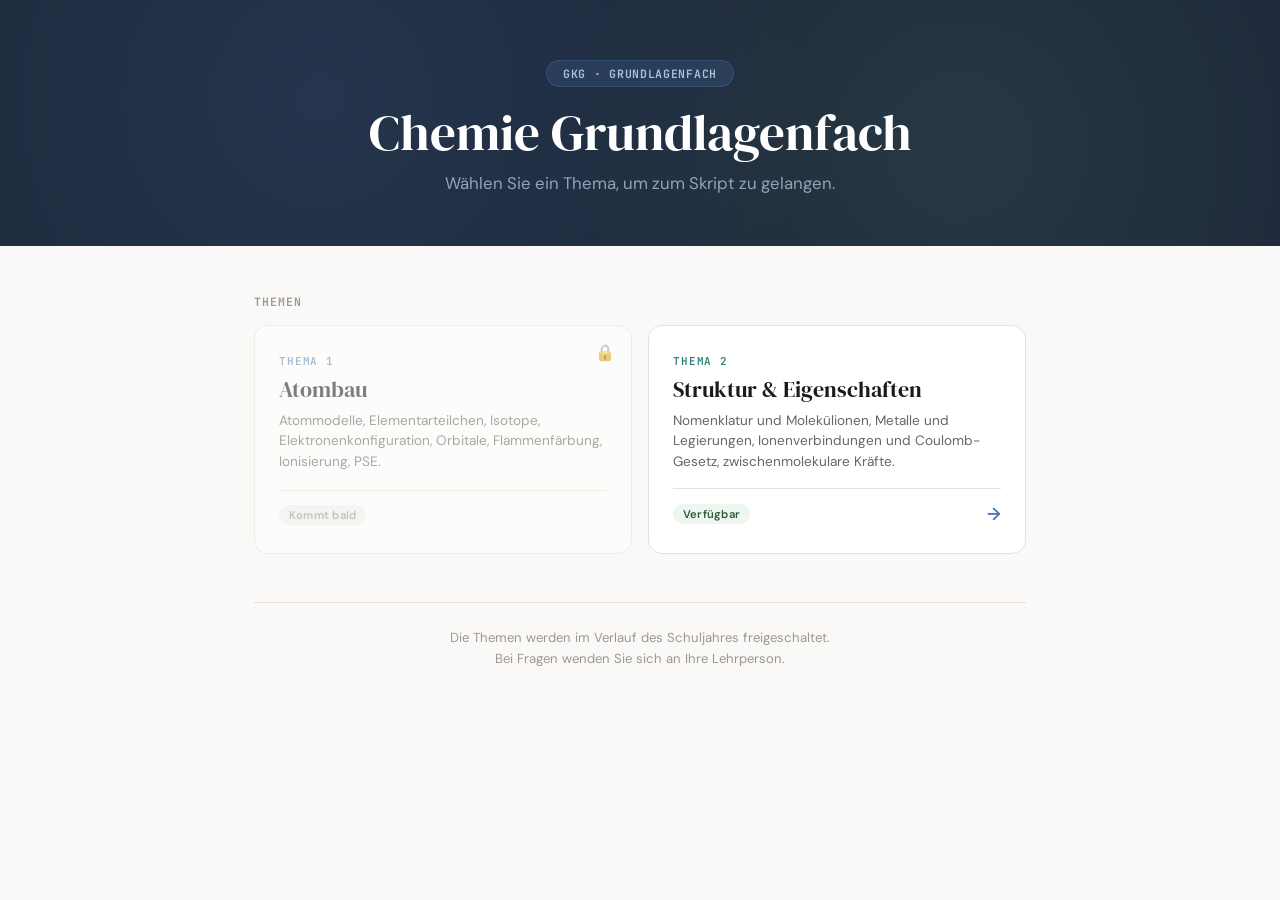
==== index.html @ f6c8c6d8 "Add files via upload" ====
<!DOCTYPE html>
<html lang="de">
<head>
<meta charset="UTF-8">
<meta name="viewport" content="width=device-width, initial-scale=1.0">
<title>Chemie Grundlagenfach</title>
<link rel="preconnect" href="https://fonts.googleapis.com">
<link href="https://fonts.googleapis.com/css2?family=DM+Sans:ital,wght@0,400;0,500;0,600;0,700&family=DM+Serif+Display&family=JetBrains+Mono:wght@400;500&display=swap" rel="stylesheet">
<style>
:root {
  --bg: #faf9f7;
  --bg-alt: #f3f1ee;
  --text: #1a1a1a;
  --text-muted: #6b6560;
  --text-light: #9c9891;
  --border: #e5e2dd;
  --accent: #4a7ab5;
  --accent-light: #e8eff7;
  --serif: 'DM Serif Display', Georgia, serif;
  --sans: 'DM Sans', -apple-system, sans-serif;
  --mono: 'JetBrains Mono', monospace;
}
* { margin: 0; padding: 0; box-sizing: border-box; }
body { font-family: var(--sans); background: var(--bg); color: var(--text); min-height: 100vh; }

/* Header */
.header {
  background: #1e293b;
  color: white;
  padding: 60px 24px 52px;
  text-align: center;
  position: relative;
  overflow: hidden;
}
.header::before {
  content: '';
  position: absolute;
  inset: 0;
  background:
    radial-gradient(circle at 25% 40%, rgba(74,122,181,0.15) 0%, transparent 50%),
    radial-gradient(circle at 75% 60%, rgba(123,192,138,0.1) 0%, transparent 40%);
}
.header-content { position: relative; max-width: 640px; margin: 0 auto; }
.header-badge {
  display: inline-block;
  font-family: var(--mono);
  font-size: 0.72rem;
  font-weight: 600;
  letter-spacing: 0.06em;
  background: rgba(74,122,181,0.2);
  border: 1px solid rgba(74,122,181,0.3);
  color: #a8c4e0;
  padding: 5px 16px;
  border-radius: 100px;
  margin-bottom: 16px;
}
.header h1 {
  font-family: var(--serif);
  font-size: clamp(2.2rem, 5vw, 3.2rem);
  font-weight: 400;
  line-height: 1.15;
  margin-bottom: 10px;
}
.header p { font-size: 1.05rem; color: #94a3b8; }

/* Main */
.main { max-width: 820px; margin: 0 auto; padding: 48px 24px 80px; }
.section-label {
  font-family: var(--mono);
  font-size: 0.72rem;
  font-weight: 600;
  text-transform: uppercase;
  letter-spacing: 0.08em;
  color: var(--text-light);
  margin-bottom: 16px;
}

/* Topic cards */
.topics { display: grid; grid-template-columns: 1fr 1fr; gap: 16px; }

.topic-card {
  background: white;
  border: 1px solid var(--border);
  border-radius: 14px;
  padding: 28px 24px;
  text-decoration: none;
  color: var(--text);
  transition: all 0.25s;
  position: relative;
  overflow: hidden;
  display: flex;
  flex-direction: column;
}
.topic-card:hover {
  transform: translateY(-3px);
  box-shadow: 0 8px 24px rgba(0,0,0,0.07);
  border-color: var(--accent);
}
.topic-card.locked {
  opacity: 0.55;
  cursor: not-allowed;
}
.topic-card.locked:hover {
  transform: none;
  box-shadow: none;
  border-color: var(--border);
}

.topic-num {
  font-family: var(--mono);
  font-size: 0.68rem;
  font-weight: 600;
  letter-spacing: 0.08em;
  text-transform: uppercase;
  margin-bottom: 8px;
}
.topic-card:nth-child(1) .topic-num { color: #5b8ab5; }
.topic-card:nth-child(2) .topic-num { color: #2b7f7a; }

.topic-title {
  font-family: var(--serif);
  font-size: 1.35rem;
  font-weight: 400;
  line-height: 1.25;
  margin-bottom: 8px;
}

.topic-desc {
  font-size: 0.85rem;
  color: var(--text-muted);
  line-height: 1.5;
  flex: 1;
}

.topic-footer {
  display: flex;
  align-items: center;
  gap: 8px;
  margin-top: 16px;
  padding-top: 14px;
  border-top: 1px solid var(--border);
  font-size: 0.78rem;
  font-weight: 600;
}

.topic-tag {
  display: inline-block;
  padding: 3px 10px;
  border-radius: 100px;
  font-size: 0.7rem;
  font-weight: 600;
  letter-spacing: 0.02em;
}
.tag-active { background: #eef6f0; color: #2d5a37; }
.tag-soon { background: var(--bg-alt); color: var(--text-light); }

.topic-arrow {
  margin-left: auto;
  color: var(--accent);
  font-size: 1.1rem;
  transition: transform 0.2s;
}
.topic-card:hover .topic-arrow { transform: translateX(3px); }
.topic-card.locked .topic-arrow { display: none; }

.lock-badge {
  position: absolute;
  top: 16px;
  right: 16px;
  font-size: 16px;
}

/* Footer note */
.footer-note {
  text-align: center;
  margin-top: 48px;
  padding-top: 24px;
  border-top: 1px solid var(--border);
  font-size: 0.82rem;
  color: var(--text-light);
  line-height: 1.6;
}

@media (max-width: 600px) {
  .topics { grid-template-columns: 1fr; }
  .header { padding: 44px 20px 40px; }
}
</style>
</head>
<body>

<header class="header">
  <div class="header-content">
    <div class="header-badge">GKG · GRUNDLAGENFACH</div>
    <h1>Chemie Grundlagenfach</h1>
    <p>Wählen Sie ein Thema, um zum Skript zu gelangen.</p>
  </div>
</header>

<main class="main">
  <div class="section-label">Themen</div>

  <div class="topics">

    <a href="atombau.html" class="topic-card locked">
      <span class="lock-badge">&#x1F512;</span>
      <div class="topic-num">Thema 1</div>
      <div class="topic-title">Atombau</div>
      <div class="topic-desc">Atommodelle, Elementarteilchen, Isotope, Elektronenkonfiguration, Orbitale, Flammenfärbung, Ionisierung, PSE.</div>
      <div class="topic-footer">
        <span class="topic-tag tag-soon">Kommt bald</span>
      </div>
    </a>

    <a href="struktur.html" class="topic-card locked">
      <span class="lock-badge">&#x1F512;</span>
      <div class="topic-num">Thema 2</div>
      <div class="topic-title">Struktur &amp; Eigenschaften</div>
      <div class="topic-desc">Nomenklatur und Molekülionen, Metalle und Legierungen, Ionenverbindungen und Coulomb-Gesetz, zwischenmolekulare Kräfte.</div>
      <div class="topic-footer">
        <span class="topic-tag tag-soon">Kommt bald</span>
      </div>
    </a>

  </div>

  <div class="footer-note">
    Die Themen werden im Verlauf des Schuljahres freigeschaltet.<br>
    Bei Fragen wenden Sie sich an Ihre Lehrperson.
  </div>
</main>

<script>
// Auto-unlock: prüft ob die HTML-Datei existiert und schaltet die Karte frei
(async function() {
  const cards = document.querySelectorAll('.topic-card');
  for (const card of cards) {
    const href = card.getAttribute('href');
    if (!href || href.startsWith('http')) continue;
    try {
      const res = await fetch(href, { method: 'HEAD' });
      if (res.ok) {
        // Datei existiert → freischalten
        card.classList.remove('locked');
        const lock = card.querySelector('.lock-badge');
        if (lock) lock.remove();
        const tag = card.querySelector('.topic-tag');
        if (tag) {
          tag.classList.remove('tag-soon');
          tag.classList.add('tag-active');
          tag.textContent = 'Verfügbar';
        }
        // Arrow hinzufügen falls nicht vorhanden
        if (!card.querySelector('.topic-arrow')) {
          const footer = card.querySelector('.topic-footer');
          if (footer) {
            const arrow = document.createElement('span');
            arrow.className = 'topic-arrow';
            arrow.innerHTML = '&rarr;';
            footer.appendChild(arrow);
          }
        }
      } else {
        // Datei existiert nicht → sperren
        card.classList.add('locked');
        card.removeAttribute('href');
      }
    } catch (e) {
      // Fehler (z.B. CORS) → gesperrt lassen
      card.classList.add('locked');
      card.removeAttribute('href');
    }
  }
})();
</script>

</body>
</html>
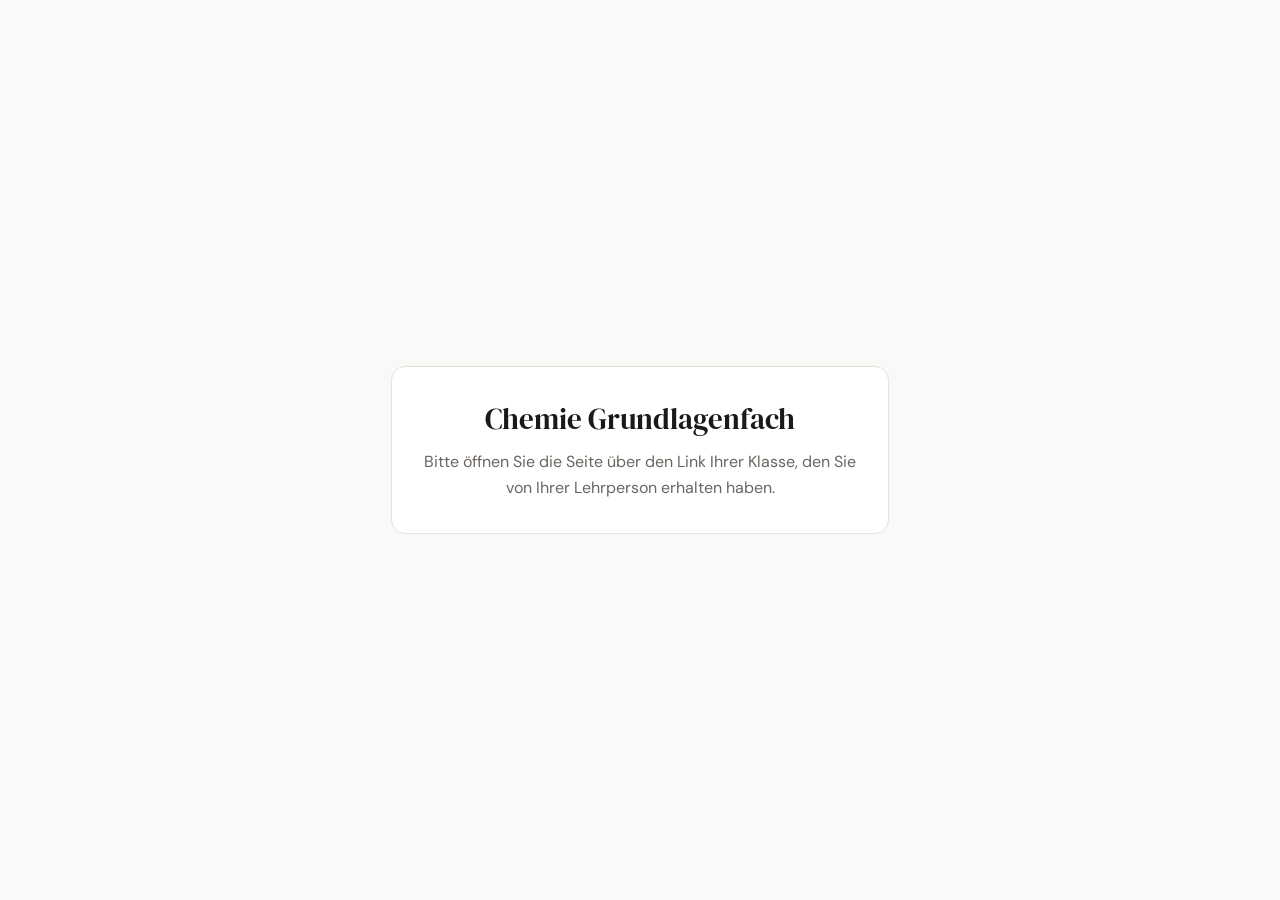
==== commit a851a590: "Freigabe pro Klasse: Klassenordner 2029e und test mit freigabe.json - freigabe.js steuert Seitenleis" ====
--- a/index.html
+++ b/index.html
@@ -4,275 +4,22 @@
 <meta charset="UTF-8">
 <meta name="viewport" content="width=device-width, initial-scale=1.0">
 <title>Chemie Grundlagenfach</title>
-<link rel="preconnect" href="https://fonts.googleapis.com">
-<link href="https://fonts.googleapis.com/css2?family=DM+Sans:ital,wght@0,400;0,500;0,600;0,700&family=DM+Serif+Display&family=JetBrains+Mono:wght@400;500&display=swap" rel="stylesheet">
+<link href="https://fonts.googleapis.com/css2?family=DM+Sans:wght@400;600&family=DM+Serif+Display&display=swap" rel="stylesheet">
 <style>
-:root {
-  --bg: #faf9f7;
-  --bg-alt: #f3f1ee;
-  --text: #1a1a1a;
-  --text-muted: #6b6560;
-  --text-light: #9c9891;
-  --border: #e5e2dd;
-  --accent: #4a7ab5;
-  --accent-light: #e8eff7;
-  --serif: 'DM Serif Display', Georgia, serif;
-  --sans: 'DM Sans', -apple-system, sans-serif;
-  --mono: 'JetBrains Mono', monospace;
-}
-* { margin: 0; padding: 0; box-sizing: border-box; }
-body { font-family: var(--sans); background: var(--bg); color: var(--text); min-height: 100vh; }
-
-/* Header */
-.header {
-  background: #1e293b;
-  color: white;
-  padding: 60px 24px 52px;
-  text-align: center;
-  position: relative;
-  overflow: hidden;
-}
-.header::before {
-  content: '';
-  position: absolute;
-  inset: 0;
-  background:
-    radial-gradient(circle at 25% 40%, rgba(74,122,181,0.15) 0%, transparent 50%),
-    radial-gradient(circle at 75% 60%, rgba(123,192,138,0.1) 0%, transparent 40%);
-}
-.header-content { position: relative; max-width: 640px; margin: 0 auto; }
-.header-badge {
-  display: inline-block;
-  font-family: var(--mono);
-  font-size: 0.72rem;
-  font-weight: 600;
-  letter-spacing: 0.06em;
-  background: rgba(74,122,181,0.2);
-  border: 1px solid rgba(74,122,181,0.3);
-  color: #a8c4e0;
-  padding: 5px 16px;
-  border-radius: 100px;
-  margin-bottom: 16px;
-}
-.header h1 {
-  font-family: var(--serif);
-  font-size: clamp(2.2rem, 5vw, 3.2rem);
-  font-weight: 400;
-  line-height: 1.15;
-  margin-bottom: 10px;
-}
-.header p { font-size: 1.05rem; color: #94a3b8; }
-
-/* Main */
-.main { max-width: 820px; margin: 0 auto; padding: 48px 24px 80px; }
-.section-label {
-  font-family: var(--mono);
-  font-size: 0.72rem;
-  font-weight: 600;
-  text-transform: uppercase;
-  letter-spacing: 0.08em;
-  color: var(--text-light);
-  margin-bottom: 16px;
-}
-
-/* Topic cards */
-.topics { display: grid; grid-template-columns: 1fr 1fr; gap: 16px; }
-
-.topic-card {
-  background: white;
-  border: 1px solid var(--border);
-  border-radius: 14px;
-  padding: 28px 24px;
-  text-decoration: none;
-  color: var(--text);
-  transition: all 0.25s;
-  position: relative;
-  overflow: hidden;
-  display: flex;
-  flex-direction: column;
-}
-.topic-card:hover {
-  transform: translateY(-3px);
-  box-shadow: 0 8px 24px rgba(0,0,0,0.07);
-  border-color: var(--accent);
-}
-.topic-card.locked {
-  opacity: 0.55;
-  cursor: not-allowed;
-}
-.topic-card.locked:hover {
-  transform: none;
-  box-shadow: none;
-  border-color: var(--border);
-}
-
-.topic-num {
-  font-family: var(--mono);
-  font-size: 0.68rem;
-  font-weight: 600;
-  letter-spacing: 0.08em;
-  text-transform: uppercase;
-  margin-bottom: 8px;
-}
-.topic-card:nth-child(1) .topic-num { color: #5b8ab5; }
-.topic-card:nth-child(2) .topic-num { color: #2b7f7a; }
-
-.topic-title {
-  font-family: var(--serif);
-  font-size: 1.35rem;
-  font-weight: 400;
-  line-height: 1.25;
-  margin-bottom: 8px;
-}
-
-.topic-desc {
-  font-size: 0.85rem;
-  color: var(--text-muted);
-  line-height: 1.5;
-  flex: 1;
-}
-
-.topic-footer {
-  display: flex;
-  align-items: center;
-  gap: 8px;
-  margin-top: 16px;
-  padding-top: 14px;
-  border-top: 1px solid var(--border);
-  font-size: 0.78rem;
-  font-weight: 600;
-}
-
-.topic-tag {
-  display: inline-block;
-  padding: 3px 10px;
-  border-radius: 100px;
-  font-size: 0.7rem;
-  font-weight: 600;
-  letter-spacing: 0.02em;
-}
-.tag-active { background: #eef6f0; color: #2d5a37; }
-.tag-soon { background: var(--bg-alt); color: var(--text-light); }
-
-.topic-arrow {
-  margin-left: auto;
-  color: var(--accent);
-  font-size: 1.1rem;
-  transition: transform 0.2s;
-}
-.topic-card:hover .topic-arrow { transform: translateX(3px); }
-.topic-card.locked .topic-arrow { display: none; }
-
-.lock-badge {
-  position: absolute;
-  top: 16px;
-  right: 16px;
-  font-size: 16px;
-}
-
-/* Footer note */
-.footer-note {
-  text-align: center;
-  margin-top: 48px;
-  padding-top: 24px;
-  border-top: 1px solid var(--border);
-  font-size: 0.82rem;
-  color: var(--text-light);
-  line-height: 1.6;
-}
-
-@media (max-width: 600px) {
-  .topics { grid-template-columns: 1fr; }
-  .header { padding: 44px 20px 40px; }
-}
+body { margin:0; min-height:100vh; display:flex; align-items:center; justify-content:center; background:#faf9f7; font-family:'DM Sans',sans-serif; color:#1a1a1a; padding:24px; box-sizing:border-box; }
+.box { max-width:440px; text-align:center; background:white; border:1px solid #e5e2dd; border-radius:14px; padding:32px 28px; }
+h1 { font-family:'DM Serif Display',Georgia,serif; font-weight:400; font-size:1.8rem; margin:0 0 10px; }
+p { color:#6b6560; line-height:1.6; margin:0; }
 </style>
 </head>
 <body>
-
-<header class="header">
-  <div class="header-content">
-    <div class="header-badge">GKG · GRUNDLAGENFACH</div>
-    <h1>Chemie Grundlagenfach</h1>
-    <p>Wählen Sie ein Thema, um zum Skript zu gelangen.</p>
-  </div>
-</header>
-
-<main class="main">
-  <div class="section-label">Themen</div>
-
-  <div class="topics">
-
-    <a href="atombau.html" class="topic-card locked">
-      <span class="lock-badge">&#x1F512;</span>
-      <div class="topic-num">Thema 1</div>
-      <div class="topic-title">Atombau</div>
-      <div class="topic-desc">Atommodelle, Elementarteilchen, Isotope, Elektronenkonfiguration, Orbitale, Flammenfärbung, Ionisierung, PSE.</div>
-      <div class="topic-footer">
-        <span class="topic-tag tag-soon">Kommt bald</span>
-      </div>
-    </a>
-
-    <a href="struktur.html" class="topic-card locked">
-      <span class="lock-badge">&#x1F512;</span>
-      <div class="topic-num">Thema 2</div>
-      <div class="topic-title">Struktur &amp; Eigenschaften</div>
-      <div class="topic-desc">Nomenklatur und Molekülionen, Metalle und Legierungen, Ionenverbindungen und Coulomb-Gesetz, zwischenmolekulare Kräfte.</div>
-      <div class="topic-footer">
-        <span class="topic-tag tag-soon">Kommt bald</span>
-      </div>
-    </a>
-
-  </div>
-
-  <div class="footer-note">
-    Die Themen werden im Verlauf des Schuljahres freigeschaltet.<br>
-    Bei Fragen wenden Sie sich an Ihre Lehrperson.
-  </div>
-</main>
-
+<div class="box">
+  <h1>Chemie Grundlagenfach</h1>
+  <p>Bitte öffnen Sie die Seite über den Link Ihrer Klasse, den Sie von Ihrer Lehrperson erhalten haben.</p>
+</div>
 <script>
-// Auto-unlock: prüft ob die HTML-Datei existiert und schaltet die Karte frei
-(async function() {
-  const cards = document.querySelectorAll('.topic-card');
-  for (const card of cards) {
-    const href = card.getAttribute('href');
-    if (!href || href.startsWith('http')) continue;
-    try {
-      const res = await fetch(href, { method: 'HEAD' });
-      if (res.ok) {
-        // Datei existiert → freischalten
-        card.classList.remove('locked');
-        const lock = card.querySelector('.lock-badge');
-        if (lock) lock.remove();
-        const tag = card.querySelector('.topic-tag');
-        if (tag) {
-          tag.classList.remove('tag-soon');
-          tag.classList.add('tag-active');
-          tag.textContent = 'Verfügbar';
-        }
-        // Arrow hinzufügen falls nicht vorhanden
-        if (!card.querySelector('.topic-arrow')) {
-          const footer = card.querySelector('.topic-footer');
-          if (footer) {
-            const arrow = document.createElement('span');
-            arrow.className = 'topic-arrow';
-            arrow.innerHTML = '&rarr;';
-            footer.appendChild(arrow);
-          }
-        }
-      } else {
-        // Datei existiert nicht → sperren
-        card.classList.add('locked');
-        card.removeAttribute('href');
-      }
-    } catch (e) {
-      // Fehler (z.B. CORS) → gesperrt lassen
-      card.classList.add('locked');
-      card.removeAttribute('href');
-    }
-  }
-})();
+// Wer seine Klasse schon einmal geöffnet hat, wird direkt weitergeleitet.
+try { const k = localStorage.getItem('glf-klasse'); if (k) location.replace(k + '/'); } catch (e) {}
 </script>
-
 </body>
 </html>
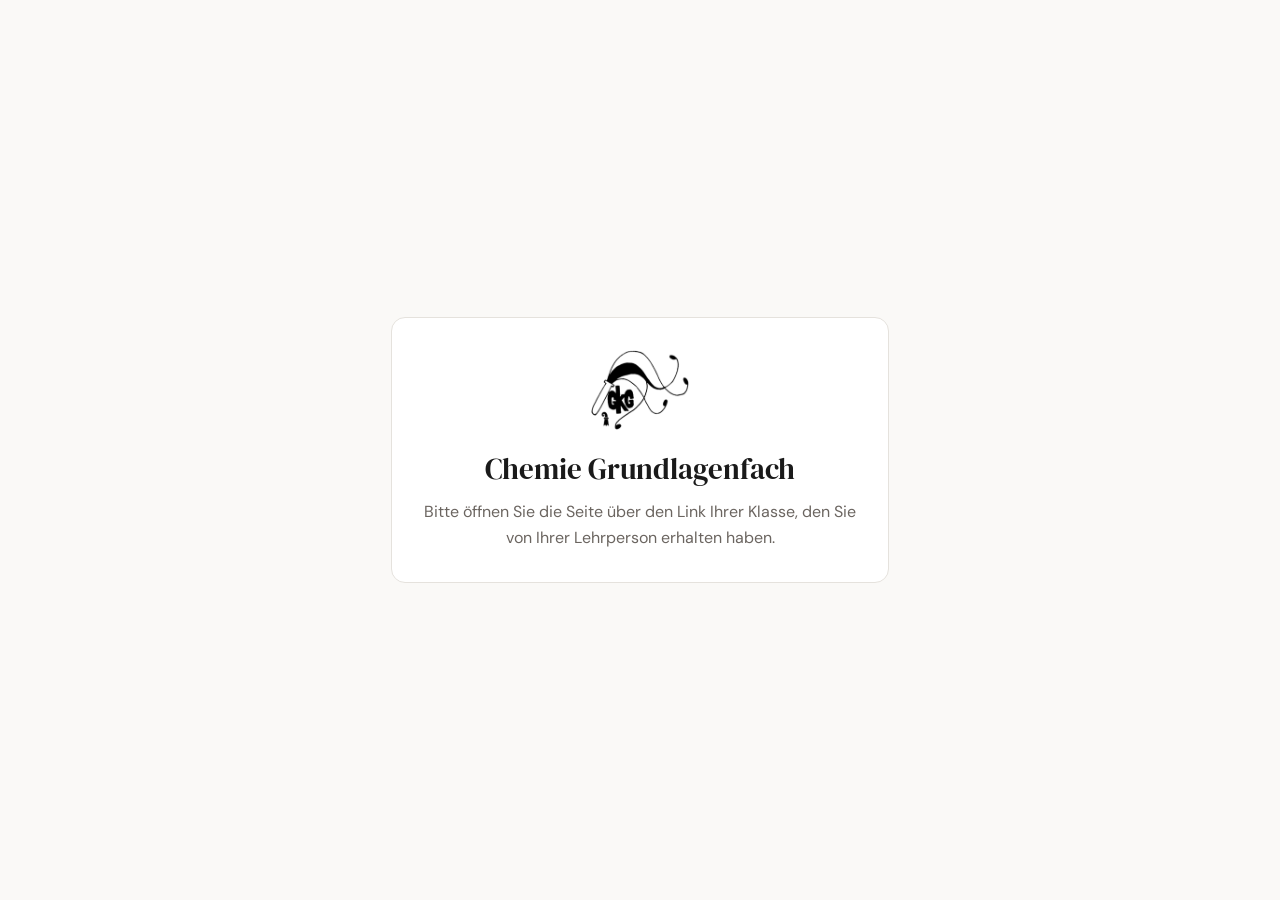
==== commit 90d34c68: "GKG-Chemie-Logo auf den Startseiten Co-Authored-By: Claude Opus 5.5 <noreply@anthropic.com> Claude-S" ====
--- a/index.html
+++ b/index.html
@@ -14,6 +14,7 @@
 </head>
 <body>
 <div class="box">
+  <img src="GKG_Chemie%20LOGO.png" alt="Logo GKG Chemie" style="height:80px;width:auto;margin-bottom:14px">
   <h1>Chemie Grundlagenfach</h1>
   <p>Bitte öffnen Sie die Seite über den Link Ihrer Klasse, den Sie von Ihrer Lehrperson erhalten haben.</p>
 </div>
